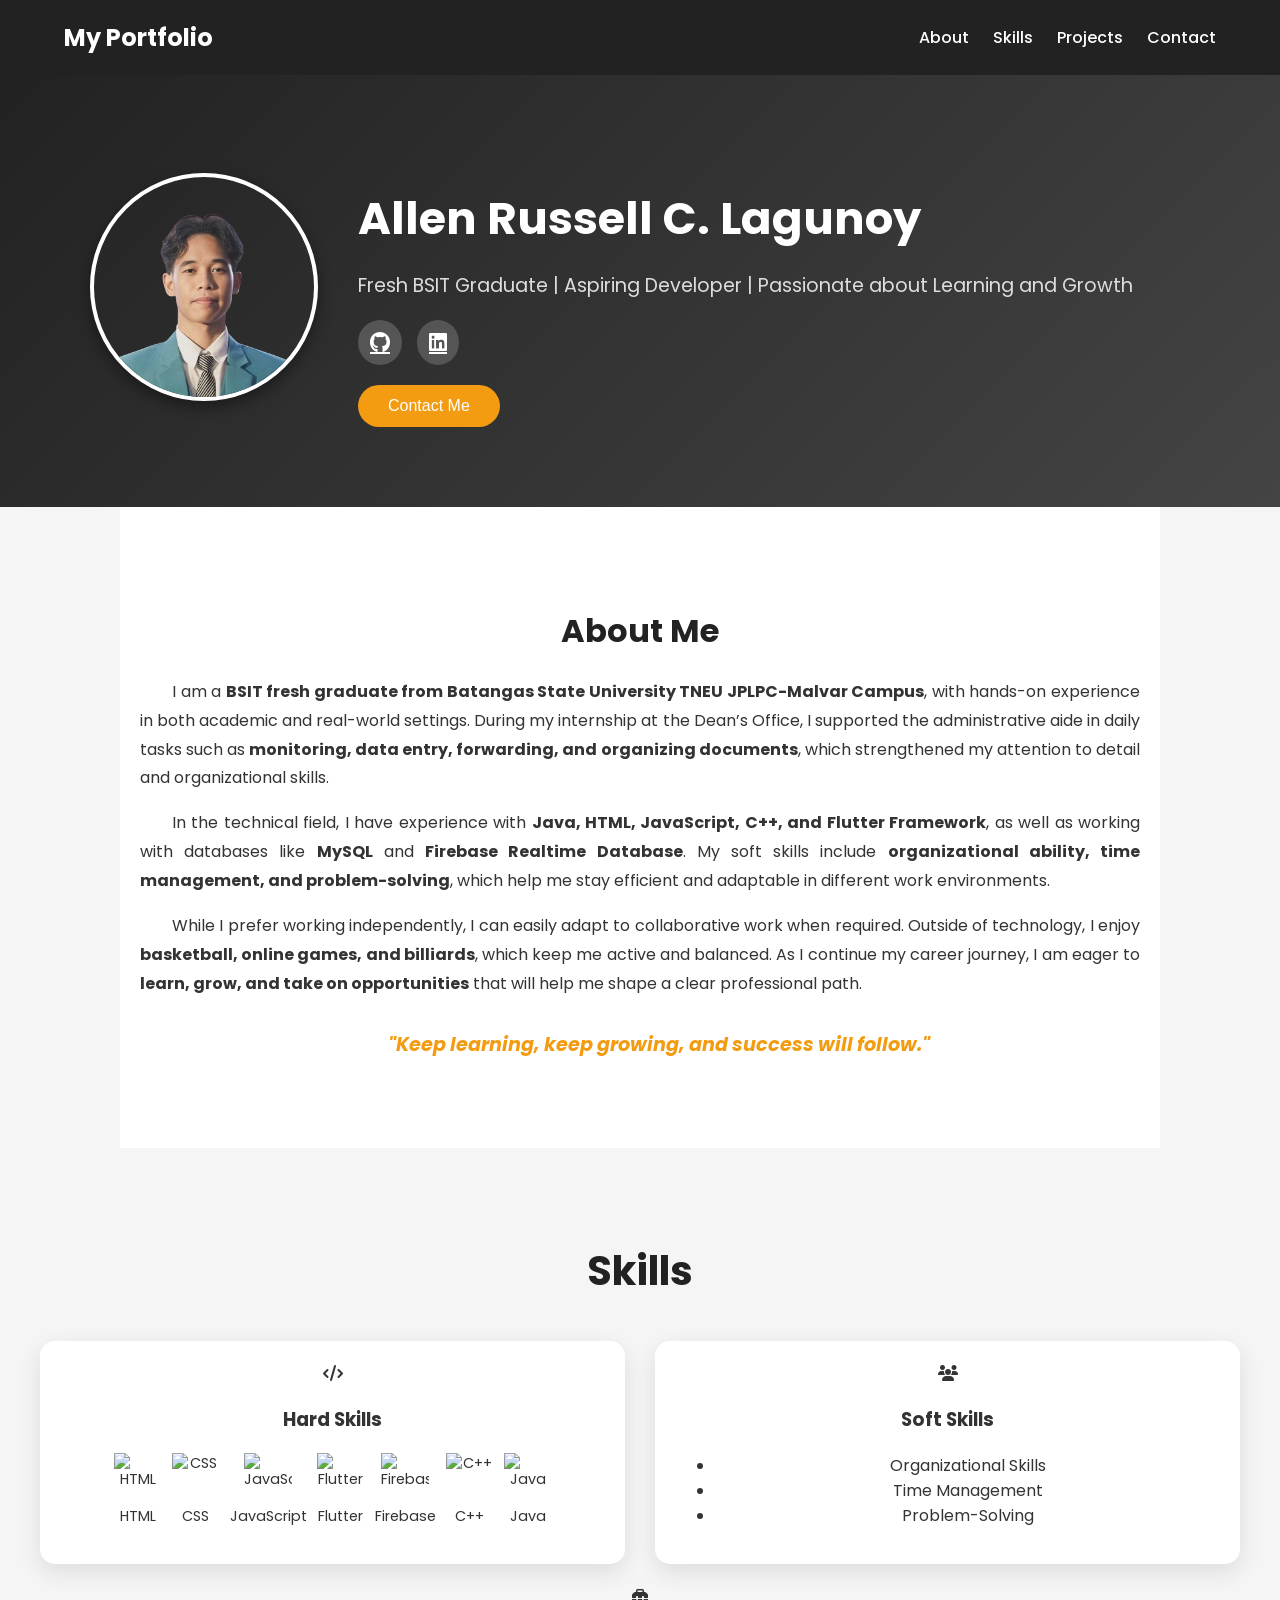
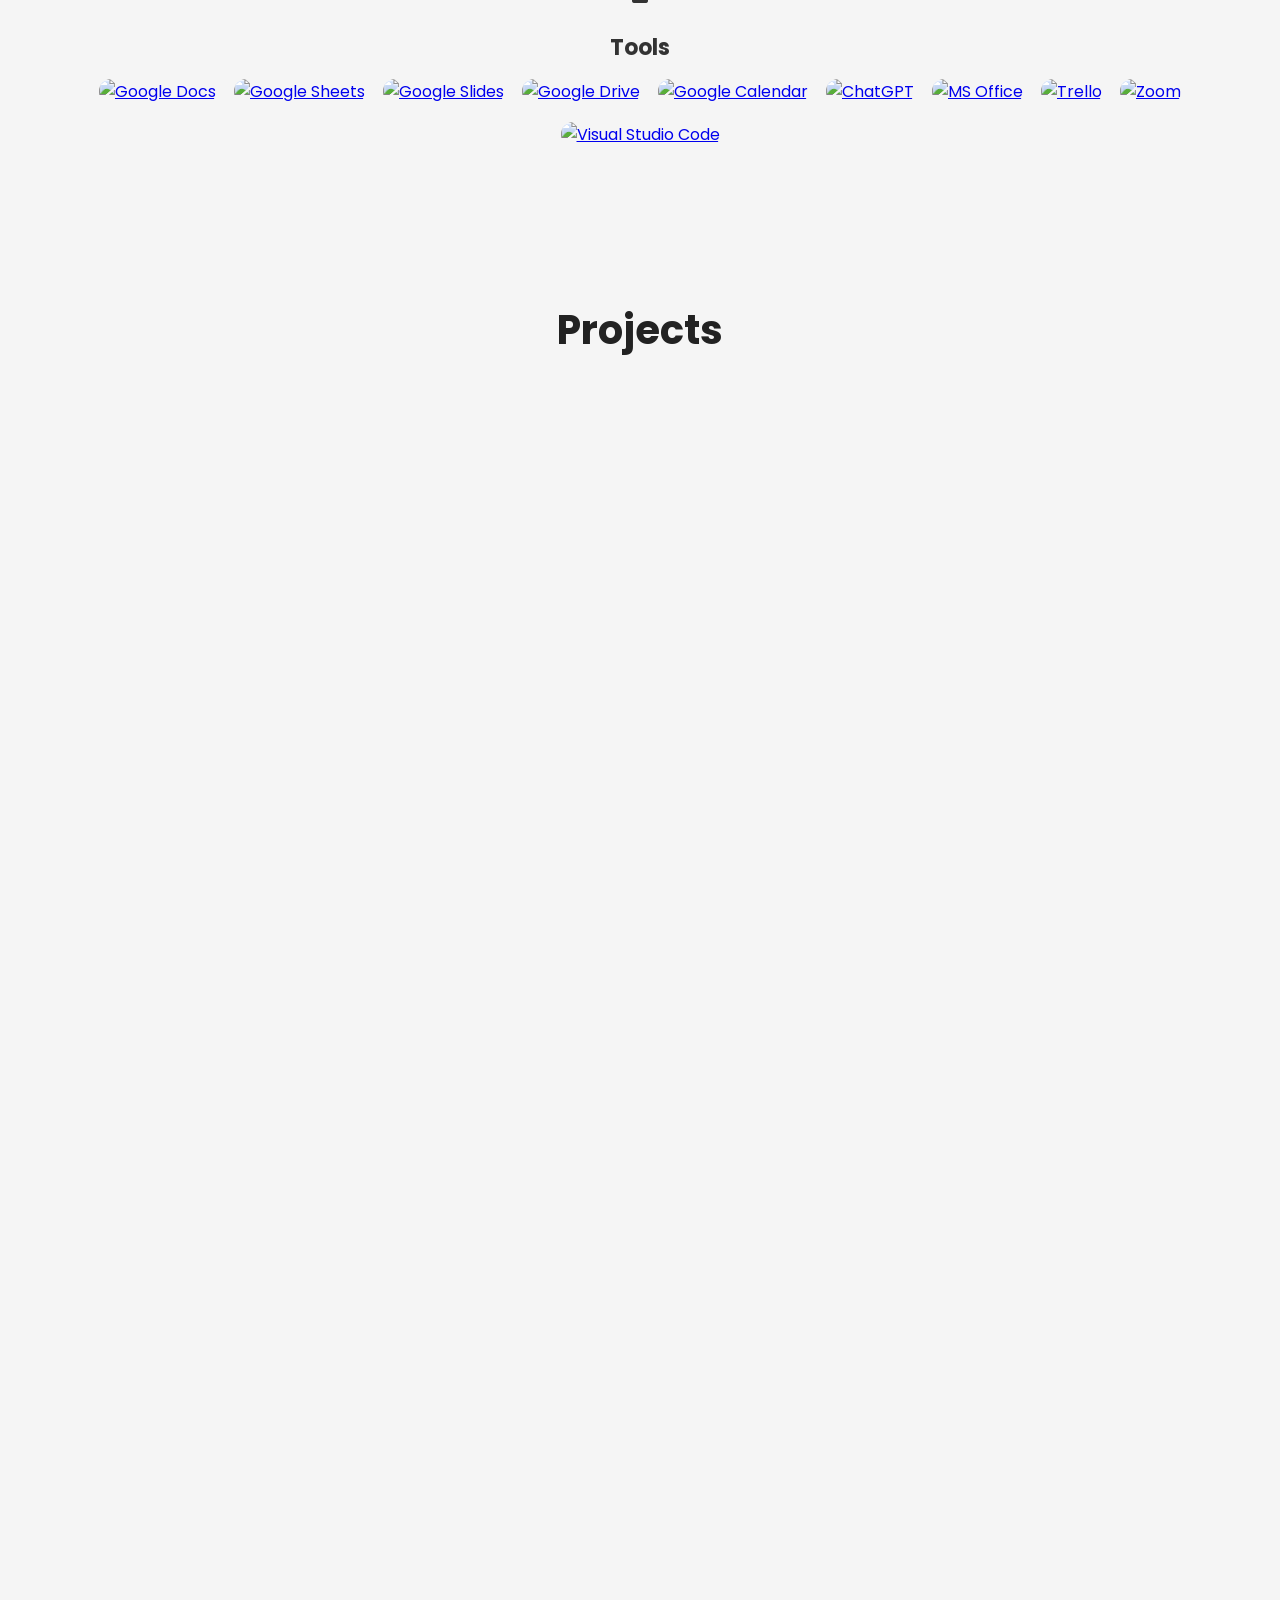
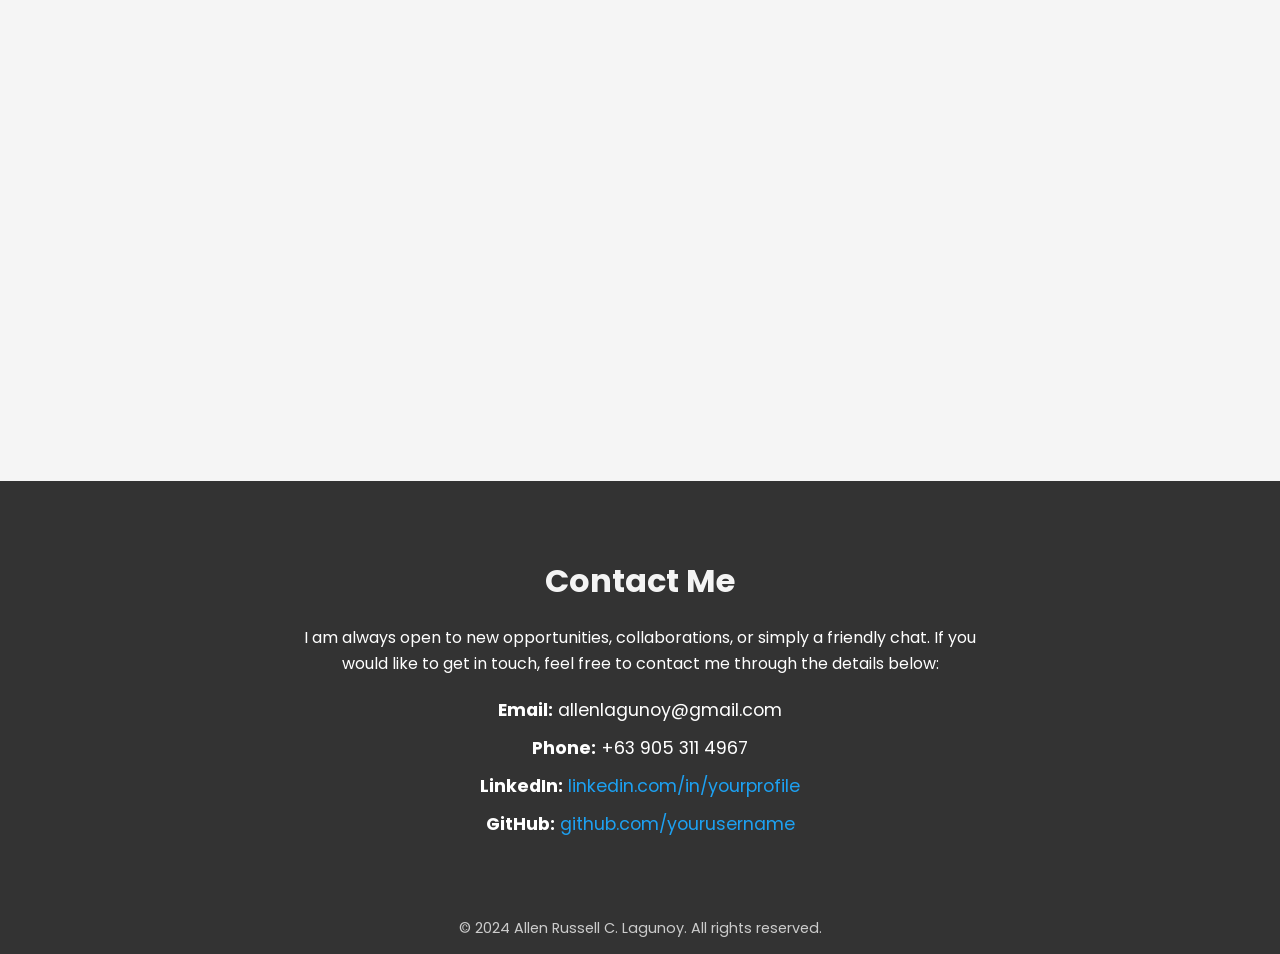
==== public/index.html @ 227d9485 "all goods" ====
<!DOCTYPE html>
<html lang="en">
<head>
  <meta charset="UTF-8" />
  <meta name="viewport" content="width=device-width, initial-scale=1.0" />
  <title>My Profile</title>
  <link href="https://fonts.googleapis.com/css2?family=Poppins:wght@400;600&display=swap" rel="stylesheet" />
  <link rel="stylesheet" href="https://cdnjs.cloudflare.com/ajax/libs/font-awesome/6.2.1/css/all.min.css">
  <link rel="stylesheet" href="style.css" />
  <link href="https://cdnjs.cloudflare.com/ajax/libs/glightbox/3.2.0/css/glightbox.min.css" rel="stylesheet">
  <script src="https://cdnjs.cloudflare.com/ajax/libs/glightbox/3.2.0/js/glightbox.min.js"></script>
  <meta name="google-site-verification" content="M_hyx601Hav4EmbHoyAolC86A1coiZkMQlArQfGSI2Y">

</head>
<body>

  <!-- Navbar -->
  <nav>
    <h1>My Portfolio</h1>
    <ul>
      <li><a href="#about">About</a></li>
      <li><a href="#skills">Skills</a></li>
      <li><a href="#projects">Projects</a></li>
      <li><a href="#contact">Contact</a></li>
    </ul>
  </nav>

<!-- Hero Section -->
<div class="hero">
  <div class="hero-content">
    <div class="hero-image">
      <img src="/images/formal picture.png" alt="Profile Picture" />
    </div>
    <div class="hero-text">
      <h1>Allen Russell C. Lagunoy</h1>
      <p class="tagline">Fresh BSIT Graduate | Aspiring Developer | Passionate about Learning and Growth</p>
      <div class="socials">
        <a href="https://github.com/allncode" target="_blank"><i class="fa-brands fa-github"></i></a>
        <a href="#"><i class="fa-brands fa-linkedin"></i></a>
      </div>
        <button class="my-button" onclick="document.getElementById('contact').scrollIntoView({ behavior: 'smooth' });">
          Contact Me
        </button>
    </div>
  </div>
</div>

<!-- About Section -->
<section class="about" id="about">
    <h2>About Me</h2>
  <p>
    I am a <b>BSIT fresh graduate from Batangas State University TNEU JPLPC-Malvar Campus</b>, with hands-on
    experience in both academic and real-world settings. During my internship at the Dean’s Office, I supported
    the administrative aide in daily tasks such as <b>monitoring, data entry, forwarding, and organizing
    documents</b>, which strengthened my attention to detail and organizational skills.
  </p>
  <p>
      In the technical field, I have experience with <b>Java, HTML, JavaScript, C++, and Flutter Framework</b>, as
    well as working with databases like <b>MySQL</b> and <b>Firebase Realtime Database</b>. My soft skills
    include <b>organizational ability, time management, and problem-solving</b>, which help me stay efficient and
    adaptable in different work environments.
  </p>
  <p>
      While I prefer working independently, I can easily adapt to collaborative work when required. Outside of
    technology, I enjoy <b>basketball, online games, and billiards</b>, which keep me active and balanced. As I
    continue my career journey, I am eager to <b>learn, grow, and take on opportunities</b> that will help me
    shape a clear professional path.
  </p>
  <p class="motto">"Keep learning, keep growing, and success will follow."</p>
</section>


<!-- Skills Section -->
<section id="skills" class="skills">
  <h2>Skills</h2>
  <div class="skills-grid">

    <!-- Hard Skills -->
    <div class="skill-box animate">
      <i class="fa-solid fa-code"></i>
      <h3>Hard Skills</h3>
      <div class="skills-list">
        <div class="skill-item">
          <img src="https://cdn.jsdelivr.net/gh/devicons/devicon/icons/html5/html5-original.svg" alt="HTML" />
          <span>HTML</span>
        </div>
        <div class="skill-item">
          <img src="https://cdn.jsdelivr.net/gh/devicons/devicon/icons/css3/css3-original.svg" alt="CSS" />
          <span>CSS</span>
        </div>
        <div class="skill-item">
          <img src="https://cdn.jsdelivr.net/gh/devicons/devicon/icons/javascript/javascript-original.svg" alt="JavaScript" />
          <span>JavaScript</span>
        </div>
        <div class="skill-item">
          <img src="https://cdn.jsdelivr.net/gh/devicons/devicon/icons/flutter/flutter-original.svg" alt="Flutter" />
          <span>Flutter</span>
        </div>
        <div class="skill-item">
          <img src="https://cdn.jsdelivr.net/gh/devicons/devicon/icons/firebase/firebase-plain.svg" alt="Firebase" />
          <span>Firebase</span>
        </div>
        <div class="skill-item">
          <img src="https://cdn.jsdelivr.net/gh/devicons/devicon/icons/cplusplus/cplusplus-original.svg" alt="C++" />
          <span>C++</span>
        </div>
        <div class="skill-item">
          <img src="https://cdn.jsdelivr.net/gh/devicons/devicon/icons/java/java-original.svg" alt="Java" />
          <span>Java</span>
        </div>
      </div>
    </div>

    <!-- Soft Skills -->
    <div class="skill-box animate">
      <i class="fa-solid fa-users"></i>
      <h3>Soft Skills</h3>
      <ul>
        <li>Organizational Skills</li>
        <li>Time Management</li>
        <li>Problem-Solving</li>
      </ul>
    </div>

  </div>
  <!-- Tools -->
    <div class="tools-box animate">
      <i class="fa-solid fa-toolbox"></i>
      <h3>Tools</h3>
      <div class="tools-list">

        <div class="tool-item">
          <a href="https://docs.google.com/" target="_blank">
            <img src="https://img.icons8.com/color/48/google-docs.png" alt="Google Docs" />
          </a>
        </div>

        <div class="tool-item">
          <a href="https://sheets.google.com/" target="_blank">
            <img src="https://img.icons8.com/color/48/google-sheets.png" alt="Google Sheets" />
          </a>
        </div>

        <div class="tool-item">
          <a href="https://slides.google.com/" target="_blank">
            <img src="https://img.icons8.com/color/48/google-slides.png" alt="Google Slides" />
          </a>
        </div>

        <div class="tool-item">
          <a href="https://drive.google.com/" target="_blank">
            <img src="https://img.icons8.com/color/48/google-drive--v2.png" alt="Google Drive" />
          </a>
        </div>

        <div class="tool-item">
          <a href="https://calendar.google.com/" target="_blank">
            <img src="https://img.icons8.com/color/48/google-calendar--v2.png" alt="Google Calendar" />
          </a>
        </div>

        <div class="tool-item">
          <a href="https://chat.openai.com/" target="_blank">
            <img src="https://img.icons8.com/color/48/chatgpt.png" alt="ChatGPT" />
          </a>
        </div>

        <div class="tool-item">
          <a href="https://www.office.com/" target="_blank">
            <img src="https://img.icons8.com/color/48/microsoft-office-2019.png" alt="MS Office" />
          </a>
        </div>

        <div class="tool-item">
          <a href="https://trello.com/" target="_blank">
            <img src="https://img.icons8.com/color/48/trello.png" alt="Trello" />
          </a>
        </div>

        <div class="tool-item">
          <a href="https://zoom.us/" target="_blank">
            <img src="https://img.icons8.com/color/48/zoom.png" alt="Zoom" />
          </a>
        </div>

        <div class="tool-item">
          <a href="https://code.visualstudio.com/" target="_blank">
            <img src="https://img.icons8.com/color/48/visual-studio-code-2019.png" alt="Visual Studio Code" />
          </a>
        </div>

      </div>
    </div>
</section>



<!-- Projects Section -->
<section id="projects" class="projects">
  <h2 class="projects-title">Projects</h2>

  <!-- Project 1 -->
  <div class="project-card">
    <div class="project-gallery">
      <!-- First 4 images displayed, rest hidden with +More -->
      <a href="assets/BSU-Merch/Main.png" class="glightbox" data-gallery="batstateu">
        <img src="assets/BSU-Merch/Main.png" alt="BatStateU Merch 1">
      </a>
      <a href="assets/BSU-Merch/login.png" class="glightbox" data-gallery="batstateu">
        <img src="assets/BSU-Merch/login.png" alt="BatStateU Merch 2">
      </a>
      <a href="assets/BSU-Merch/Register.png" class="glightbox" data-gallery="batstateu">
        <img src="assets/BSU-Merch/Register.png" alt="BatStateU Merch 3">
      </a>
      <a href="assets/BSU-Merch/home.png" class="glightbox" data-gallery="batstateu">
        <img src="assets/BSU-Merch/home.png" alt="BatStateU Merch 4">
      </a>
      <!-- +More overlay -->
      <div class="more-overlay">
        +2
        <div class="more-images">
          <a href="assets/BSU-Merch/cart.png" class="glightbox" data-gallery="batstateu">
            <img src="assets/BSU-Merch/cart.png" alt="BatStateU Merch 5">
          </a>
          <a href="assets/BSU-Merch/receipt.png" class="glightbox" data-gallery="batstateu">
            <img src="assets/BSU-Merch/receipt.png" alt="BatStateU Merch 6">
          </a>
        </div>
      </div>
    </div>
    <div class="project-info">
      <h3>BatStateU | Online Merch</h3>
      <p><b>Year:</b> 2022 - 2023 (2nd Year Project)</p>
      <p><b>Programmer</b></p>
      <p>An e-commerce platform developed for BatStateU students and staff to purchase university merchandise online. Built with <b>HTML, PHP</b>, and <b>MySQL</b> as the database.</p>
    </div>
  </div>

  <!-- Project 2 -->
  <div class="project-card reverse">
    <div class="project-info">
      <h3>ETree: Streamlined Faculty Canteen Ordering System</h3>
      <p><b>Year:</b> 2023 - 2024 (3rd Year Project)</p>
      <p><b>Programmer</b></p>
      <p>A web-based canteen ordering system designed for faculty members. It streamlines the ordering process, reduces waiting times, and provides efficient order management for the campus canteen.</p>
    </div>
    <div class="project-gallery">
      <a href="assets/ETree/login.png" class="glightbox" data-gallery="etree">
        <img src="assets/ETree/login.png" alt="ETree 1">
      </a>
      <a href="assets/ETree/home.png" class="glightbox" data-gallery="etree">
        <img src="assets/ETree/home.png" alt="ETree 2">
      </a>
      <a href="assets/ETree/foods.png" class="glightbox" data-gallery="etree">
        <img src="assets/ETree/foods.png" alt="ETree 3">
      </a>
      <a href="assets/ETree/foods2.png" class="glightbox" data-gallery="etree">
        <img src="assets/ETree/foods2.png" alt="ETree 4">
      </a>
      <div class="more-overlay">
        +4
        <div class="more-images">
          <a href="assets/ETree/checkout.png" class="glightbox" data-gallery="etree">
            <img src="assets/ETree/checkout.png" alt="ETree 5">
          </a>
          <a href="assets/ETree/checkout2.png" class="glightbox" data-gallery="etree">
            <img src="assets/ETree/checkout2.png" alt="ETree 6">
          </a>
          <a href="assets/ETree/nav.png" class="glightbox" data-gallery="etree">
            <img src="assets/ETree/nav.png" alt="ETree 7">
          </a>
          <a href="assets/ETree/logout.png" class="glightbox" data-gallery="etree">
            <img src="assets/ETree/logout.png" alt="ETree 9">
          </a>
        </div>
      </div>
    </div>
  </div>

  <!-- Project 3 -->
  <div class="project-card">
    <div class="project-gallery">
      <!-- First 4 images displayed, rest hidden with +More -->
      <a href="assets\Musify\login.jpg" 
          class="glightbox" data-gallery="musify">
          <img src="assets\Musify\login.jpg" alt="Musify 1">
        </a>
        <a href="assets\Musify\home.jpg" 
          class="glightbox" data-gallery="musify">
          <img src="assets\Musify\home.jpg" alt="Musify 2">
        </a>
        <a href="assets\Musify\search.jpg" 
          class="glightbox" data-gallery="musify">
          <img src="assets\Musify\search.jpg" alt="Musify 3">
        </a>
        <a href="assets\Musify\library.jpg" 
          class="glightbox" data-gallery="musify">
          <img src="assets\Musify\library.jpg" alt="Musify 4">
        </a>
        <a href="assets\Musify\settings.jpg" 
          class="glightbox" data-gallery="musify">
          <img src="assets\Musify\settings.jpg" alt="Musify 5">
        </a>
      
    </div>
    <div class="project-info">
      <h3>Musify / Musico</h3>
      <p><b>Year:</b> 2024 (3rd Year – Summer Class Project)</p>
      <p>
        A rushed but functional mobile music application developed with the 
        Flutter framework. The project allowed exploration of cross-platform 
        development and rapid prototyping under time constraints.
      </p>
    </div>
  </div>

  <!-- Project 4 -->
<div class="project-card reverse">
    <div class="project-info">
      <h3>TRACK (Timetable & Resource Allocation Calendar Kit)</h3>
      <p><b>Year:</b> 2024–2025 (Capstone Project)</p>
      <p>
        TRACK is a customizable scheduling tool designed for Batangas State University campuses. 
        It centralizes the management of university events such as seminars, campus activities, and meetings, 
        improving organization, productivity, and communication. 
      </p>
      <p>
        Key features include hierarchical prioritization of events (with Chancellor-called events given top priority), 
        appointment scheduling, reminders, and resource allocation. 
        The system aims to reduce conflicts, minimize missed deadlines, and promote efficiency and accountability 
        within the university community.
      </p>
    </div>
    <div class="project-gallery">
      <a href="assets\Track\index.jpg" 
          class="glightbox" data-gallery="track">
          <img src="assets\Track\index.jpg" alt="Track">
        </a>
        <a href="assets\Track\login.jpg" 
          class="glightbox" data-gallery="track">
          <img src="assets\Track\login.jpg" alt="Track">
        </a>
        <a href="assets\Track\menu.jpg" 
          class="glightbox" data-gallery="track">
          <img src="assets\Track\menu.jpg" alt="Track">
        </a>
        <a href="assets\Track\menu2.jpg" 
          class="glightbox" data-gallery="track">
          <img src="assets\Track\menu2.jpg" alt="Track">
        </a>
      <div class="more-overlay">
        +7
        <div class="more-images">
          <a href="assets\Track\calendar.jpg" 
          class="glightbox" data-gallery="track">
          <img src="assets\Track\calendar.jpg" alt="Track">
        </a>
        <a href="assets\Track\calendar2.jpg" 
          class="glightbox" data-gallery="track">
          <img src="assets\Track\calendar2.jpg" alt="Track">
        </a>
        <a href="assets\Track\event details.jpg" 
          class="glightbox" data-gallery="track">
          <img src="assets\Track\event details.jpg" alt="Track">
        </a>
        <a href="assets\Track\createevent.jpg" 
          class="glightbox" data-gallery="track">
          <img src="assets\Track\createevent.jpg" alt="Track">
        </a>
        <a href="assets\Track\notification.jpg" 
          class="glightbox" data-gallery="track">
          <img src="assets\Track\notification.jpg" alt="Track">
        </a>
        <a href="assets\Track\notifications2.jpg" 
          class="glightbox" data-gallery="track">
          <img src="assets\Track\notifications2.jpg" alt="Track">
        </a>
        <a href="assets\Track\profile.jpg" 
          class="glightbox" data-gallery="track">
          <img src="assets\Track\profile.jpg" alt="Track">
        </a>
        </div>
      </div>
    </div>
  </div>

</section>





<!-- Lightbox JS -->
<script>
  const lightbox = GLightbox({ selector: '.glightbox' });
// Intersection Observer for project cards
const projectObserver = new IntersectionObserver((entries) => {
  entries.forEach(entry => {
    if(entry.isIntersecting){
      entry.target.classList.add('active');
    }
  });
}, { threshold: 0.2 });

document.querySelectorAll('.project-card').forEach(card => {
  projectObserver.observe(card);
});
</script>


<!-- Contact Section -->
<section id="contact" class="contact">
  <div class="contact-container">
    <h2>Contact Me</h2>
    <p>
      I am always open to new opportunities, collaborations, or simply a friendly chat. 
      If you would like to get in touch, feel free to contact me through the details below:
    </p>
    <ul>
      <li><b>Email:</b> allenlagunoy@gmail.com</li>
      <li><b>Phone:</b> +63 905 311 4967</li>
      <li><b>LinkedIn:</b> <a href="https://linkedin.com/in/yourprofile" target="_blank">linkedin.com/in/yourprofile</a></li>
      <li><b>GitHub:</b> <a href="https://github.com/allncode" target="_blank">github.com/yourusername</a></li>
    </ul>
  </div>
</section>


  <!-- Footer -->
  <footer>
    <p>&copy; 2024 Allen Russell C. Lagunoy. All rights reserved.</p>
  </footer>

<script>
  document.addEventListener("DOMContentLoaded", () => {
    const observer = new IntersectionObserver((entries, observer) => {
      entries.forEach(entry => {
        if (entry.isIntersecting) {
          entry.target.classList.add("visible"); 
          observer.unobserve(entry.target); // Run only once
        }
      });
    }, { threshold: 0.2 }); // 20% of section visible triggers

    document.querySelectorAll(".about").forEach(section => {
      observer.observe(section);
    });
  });

</script>
<script>
document.addEventListener("DOMContentLoaded", () => {
  // Toggle "See more"
  document.querySelectorAll(".project-desc").forEach(desc => {
    desc.addEventListener("click", () => {
      desc.classList.toggle("expanded");
      if (desc.classList.contains("expanded")) {
        desc.setAttribute("data-expanded", "true");
        desc.querySelector("::after").textContent = "See less";
      }
    });
  });

  // Overlay click triggers lightbox
  document.querySelectorAll(".more-overlay").forEach(overlay => {
    overlay.addEventListener("click", () => {
      overlay.previousElementSibling.click(); // opens the hidden image
    });
  });
});
</script>
<script>
  // Intersection Observer for scroll animation
  const observer = new IntersectionObserver((entries) => {
    entries.forEach(entry => {
      if(entry.isIntersecting){
        entry.target.classList.add('active');
      }
    });
  }, { threshold: 0.2 });

  document.querySelectorAll('.animate').forEach(el => {
    observer.observe(el);
  });
</script>



</body>
</html>
---- public/style.css ----
body {
      margin: 0;
      font-family: 'Poppins', sans-serif;
      background: #f5f5f5;
      color: #333;
    }

    /* Navbar */
    nav {
      display: flex;
      justify-content: space-between;
      align-items: center;
      padding: 0rem 5%;
      background: #222;
      position: sticky;
      top: 0;
      z-index: 1000;
    }

    nav h1 {
      color: #fff;
      font-size: 1.5rem;
    }

    nav ul {
      list-style: none;
      display: flex;
      gap: 1.5rem;
    }

    nav ul li a {
      color: #fff;
      text-decoration: none;
      font-weight: 500;
      transition: color 0.3s;
    }

    nav ul li a:hover {
      color: #ff9800;
    }

      /* Animations */
    @keyframes fadeZoom {
      0% {
        opacity: 0;
        transform: scale(0.8);
      }
      100% {
        opacity: 1;
        transform: scale(1);
      }
    }

    @keyframes slideInLeft {
      0% {
        opacity: 0;
        transform: translateX(-60px);
      }
      100% {
        opacity: 1;
        transform: translateX(0);
      }
    }

    @keyframes fadeUp {
      0% {
        opacity: 0;
        transform: translateY(30px);
      }
      100% {
        opacity: 1;
        transform: translateY(0);
      }
    }

    @keyframes bounceIn {
      0% {
        transform: scale(0.5);
        opacity: 0;
      }
      60% {
        transform: scale(1.05);
        opacity: 1;
      }
      100% {
        transform: scale(1);
      }
    }

    @keyframes fadeInUp {
      from {
        opacity: 0;
        transform: translateY(20px);
      }
      to {
        opacity: 1;
        transform: translateY(0);
      }
    }

    /* Hero Section */
    .hero {
      background: linear-gradient(135deg, #222, #444);
      color: #fff;
      padding: 80px 20px;
      display: flex;
      justify-content: center;
      align-items: center;
    }

    .hero-content {
      display: flex;
      align-items: center;
      max-width: 1100px;
      width: 100%;
      gap: 40px;
      flex-wrap: wrap;
      text-align: center;
    }

    /* Hero Image with Zoom Animation */
    .hero-image img {
      width: 220px;
      height: 220px;
      border-radius: 50%;
      object-fit: cover;
      border: 4px solid #fff;
      box-shadow: 0 6px 15px rgba(0, 0, 0, 0.4);
      animation: fadeZoom 1s ease forwards;
    }

    /* Hero Text Slide In */
    .hero-text {
      flex: 1;
      text-align: left;
      animation: slideInLeft 1.2s ease forwards;
    }

    .hero-text h1 {
      font-size: 2.8rem;
      margin-bottom: 10px;
    }

    .hero-text .tagline {
      font-size: 1.2rem;
      margin-bottom: 20px;
      color: #ddd;
    }

    /* Social Icons Fade-Up */
    .socials {
      display: flex;
      gap: 15px;
      margin-bottom: 20px;
    }

    .socials a {
      display: flex;
      justify-content: center;
      align-items: center;
      background: #555;
      color: #fff;
      font-size: 1.3rem;
      padding: 12px;
      border-radius: 50%;
      transition: background 0.3s ease, transform 0.2s ease;
      opacity: 0;
      animation: fadeUp 0.8s ease forwards;
    }

    .socials a:nth-child(1) { animation-delay: 0.5s; }
    .socials a:nth-child(2) { animation-delay: 0.7s; }
    .socials a:nth-child(3) { animation-delay: 0.9s; }
    .socials a:nth-child(4) { animation-delay: 1.1s; }

    .socials a:hover {
      background: #f39c12;
      transform: translateY(-4px);
    }

    /* Button Bounce */
    .my-button {
      padding: 12px 30px;
      background: #f39c12;
      color: #fff;
      border: none;
      border-radius: 30px;
      font-size: 1rem;
      cursor: pointer;
      opacity: 0; /* Start hidden */
      animation: fadeInUp 1s ease-out forwards; /* Stay visible after animation */
      transition: background 0.3s ease, transform 0.2s ease;
    }

    .my-button:hover {
      background: #d35400;
      transform: translateY(-3px);
    }


    /* Section Layout */
    section {
      padding: 3rem 10%;
    }

    section h2 {
      text-align: center;
      margin-bottom: 1rem;
      font-size: 2rem;
      color: #222;
    }

    /* About Section */
    .about {
      background: #fff;
      color: #333;
      padding: 70px 20px;
      max-width: 1000px;
      margin: auto;
      line-height: 1.7;
    }

    /* Start hidden */
    .about, 
    .about h2,
    .about p,
    .about .motto {
      opacity: 0;
      transform: translateY(40px); /* slight slide-up effect */
      transition: opacity 0.8s ease, transform 0.8s ease; 
      will-change: opacity, transform; /* GPU optimization */
    }

    /* When scrolled into view */
    .animate {
      opacity: 1;
      transform: translateY(0);
    }

    .about, .about h2, .about p, .about .motto {
      opacity: 0; /* Hidden initially */
      transform: translateY(30px); /* Slightly pushed down */
      transition: all 0.8s ease-out;
    }

    /* When visible */
    .about.visible, 
    .about.visible h2, 
    .about.visible p, 
    .about.visible .motto {
      opacity: 1;
      transform: translateY(0);
    }


    .about h2 {
      font-size: 2rem;
      margin-bottom: 20px;
      text-align: center;
      color: #222;
    }

    .about p {
      text-indent: 2em;
      line-height: 1.8;
      margin-bottom: 1rem;
      text-align: justify;
    }

    .about .motto {
      text-align: center;
      font-style: italic;
      font-weight: bold;
      margin-top: 30px;
      color: #f39c12;
      font-size: 1.2rem;
    }


        /* Skills Section */
    .skills {
      padding: 60px 20px;
      max-width: 1200px;
      margin: auto;
    }

    .skills h2 {
      text-align: center;
      font-size: 2.5rem;
      margin-bottom: 40px;
    }

    .skills-grid {
      display: grid;
      grid-template-columns: repeat(auto-fit, minmax(280px, 1fr));
      gap: 30px;
    }

    /* Animation */
    .animate {
      opacity: 0;
      transform: translateY(50px);
      transition: all 0.8s ease-out;
    }

    .animate.active {
      opacity: 1;
      transform: translateY(0);
    }

    /* Skill & Tool styling */
    .skill-box {
      background: #fff;
      border-radius: 15px;
      padding: 20px;
      box-shadow: 0 8px 25px rgba(0,0,0,0.1);
      text-align: center;
    }

    .skills-list {
      display: flex;
      flex-wrap: wrap;
      gap: 10px;
      justify-content: center;
      margin-top: 15px;
    }

    .skill-item {
      display: flex;
      flex-direction: column;
      align-items: center;
      font-size: 0.9rem;
    }

    .skill-item img {
      width: 48px;
      height: 48px;
      margin-bottom: 5px;
    }

    .tools-box {
      text-align: center;
      padding: 20px;
    }

    .tools-box h3 {
      font-size: 22px;
      margin-bottom: 15px;
      color: #333;
    }

    .tools-list {
      display: flex;
      flex-wrap: wrap;
      gap: 18px;
      justify-content: center;
      align-items: center;
    }

    .tool-item img {
      width: 55px;
      height: 55px;
      object-fit: contain;
      transition: transform 0.3s ease, box-shadow 0.3s ease;
      border-radius: 12px;
    }

    /* Hover Animation */
    .tool-item img:hover {
      transform: scale(1.2) rotate(5deg);
      box-shadow: 0 6px 15px rgba(0, 0, 0, 0.15);
    }



/* Projects Section */
.projects {
  padding: 40px 20px;
  max-width: 1200px;
  margin: auto;
}

.projects-title {
  text-align: center;
  font-size: 2.5rem;
  margin-bottom: 40px;
}


.project-card.reverse {
  flex-direction: row-reverse;
}

.project-card {
  display: flex;
  flex-wrap: wrap;
  gap: 20px;
  margin-bottom: 60px;
}

/* Automatically alternate every even row */
.project-card:nth-child(even) {
  flex-direction: row-reverse;
}

.project-card.reverse {
  flex-direction: row-reverse;
}

.project-info {
  flex: 1 1 400px;
}

.project-info h3 {
  font-size: 1.8rem;
  margin-bottom: 15px;
  color: #333;
}

.project-info p {
  font-size: 1rem;
  line-height: 1.6;
  margin-bottom: 10px;
  color: #555;
}

.project-gallery {
  display: grid;
  grid-template-columns: repeat(auto-fill, minmax(150px, 1fr));
  gap: 10px;
  position: relative;
  flex: 1 1 400px;
}

.project-gallery img {
  width: 100%;
  height: 150px;
  object-fit: cover;
  border-radius: 10px;
  cursor: pointer;
  transition: transform 0.3s;
}
.project-gallery img:hover {
  transform: scale(1.05);
  box-shadow: 0px 4px 15px rgba(0,0,0,0.2);
}

.more-overlay {
  position: relative;
  display: flex;
  align-items: center;
  justify-content: center;
  background: rgba(0,0,0,0.6);
  color: #fff;
  font-size: 1.5rem;
  font-weight: bold;
  border-radius: 10px;
  cursor: pointer;
  height: 150px;
}

.more-images {
  display: none;
}

/* Mobile responsiveness */
@media (max-width: 768px) {
  .project-card {
    flex-direction: column;
  }
  .project-card.reverse {
    flex-direction: column;
  }
}

/* Animation for projects */
.project-card {
  opacity: 0;
  transform: translateY(50px);
  transition: all 0.8s ease-out;
}

.project-card.active {
  opacity: 1;
  transform: translateY(0);
}

/* Optional: stagger images inside the gallery */
.project-gallery img {
  opacity: 0;
  transform: translateY(30px);
  transition: all 0.6s ease-out;
}

.project-card.active .project-gallery img {
  opacity: 1;
  transform: translateY(0);
}

.project-gallery img:nth-child(1) { transition-delay: 0.1s; }
.project-gallery img:nth-child(2) { transition-delay: 0.2s; }
.project-gallery img:nth-child(3) { transition-delay: 0.3s; }
.project-gallery img:nth-child(4) { transition-delay: 0.4s; }
.project-gallery img:nth-child(5) { transition-delay: 0.5s; }
.project-gallery img:nth-child(6) { transition-delay: 0.6s; }
.project-gallery img:nth-child(7) { transition-delay: 0.7s; }
.project-gallery img:nth-child(8) { transition-delay: 0.8s; }
.project-gallery img:nth-child(9) { transition-delay: 0.9s; }
.project-gallery img:nth-child(10) { transition-delay: 1s; }



    /* Contact Section */
    .contact {
      background-color: #333;   /* Dark background */
      color: #fff;              /* White text */
      padding: 50px 20px;
    }

    .contact-container {
      max-width: 700px;         /* Limit width */
      margin: 0 auto;           /* Center horizontally */
      text-align: center;       /* Center text */
    }

    .contact h2 {
      font-size: 2em;
      margin-bottom: 20px;
      color: #f4f4f4;
    }

    .contact p {
      margin-bottom: 20px;
      line-height: 1.6;
    }

    .contact ul {
      list-style: none;
      padding: 0;
    }

    .contact ul li {
      margin: 12px 0;
      font-size: 1.1em;
    }

    .contact ul li a {
      color: #1da1f2;  /* Blue links */
      text-decoration: none;
      transition: color 0.3s;
    }

    .contact ul li a:hover {
      color: #ff9800;  /* Hover orange */
    }

    /* Footer */
    footer {
      background-color: #333;   /* Dark background */
      color: #fff;              /* White text */
      text-align: center;       /* Center text */
      padding: 15px 0;          /* Space inside footer */
      font-size: 0.9em;         /* Slightly smaller text */
      position: relative;       /* Stays at bottom naturally */
      bottom: 0;
      width: 100%;
    }

    footer p {
      margin: 0;
      color: #ccc;              /* Softer gray text */
    }

    footer p:hover {
      color: #fff;              /* White on hover */
    }
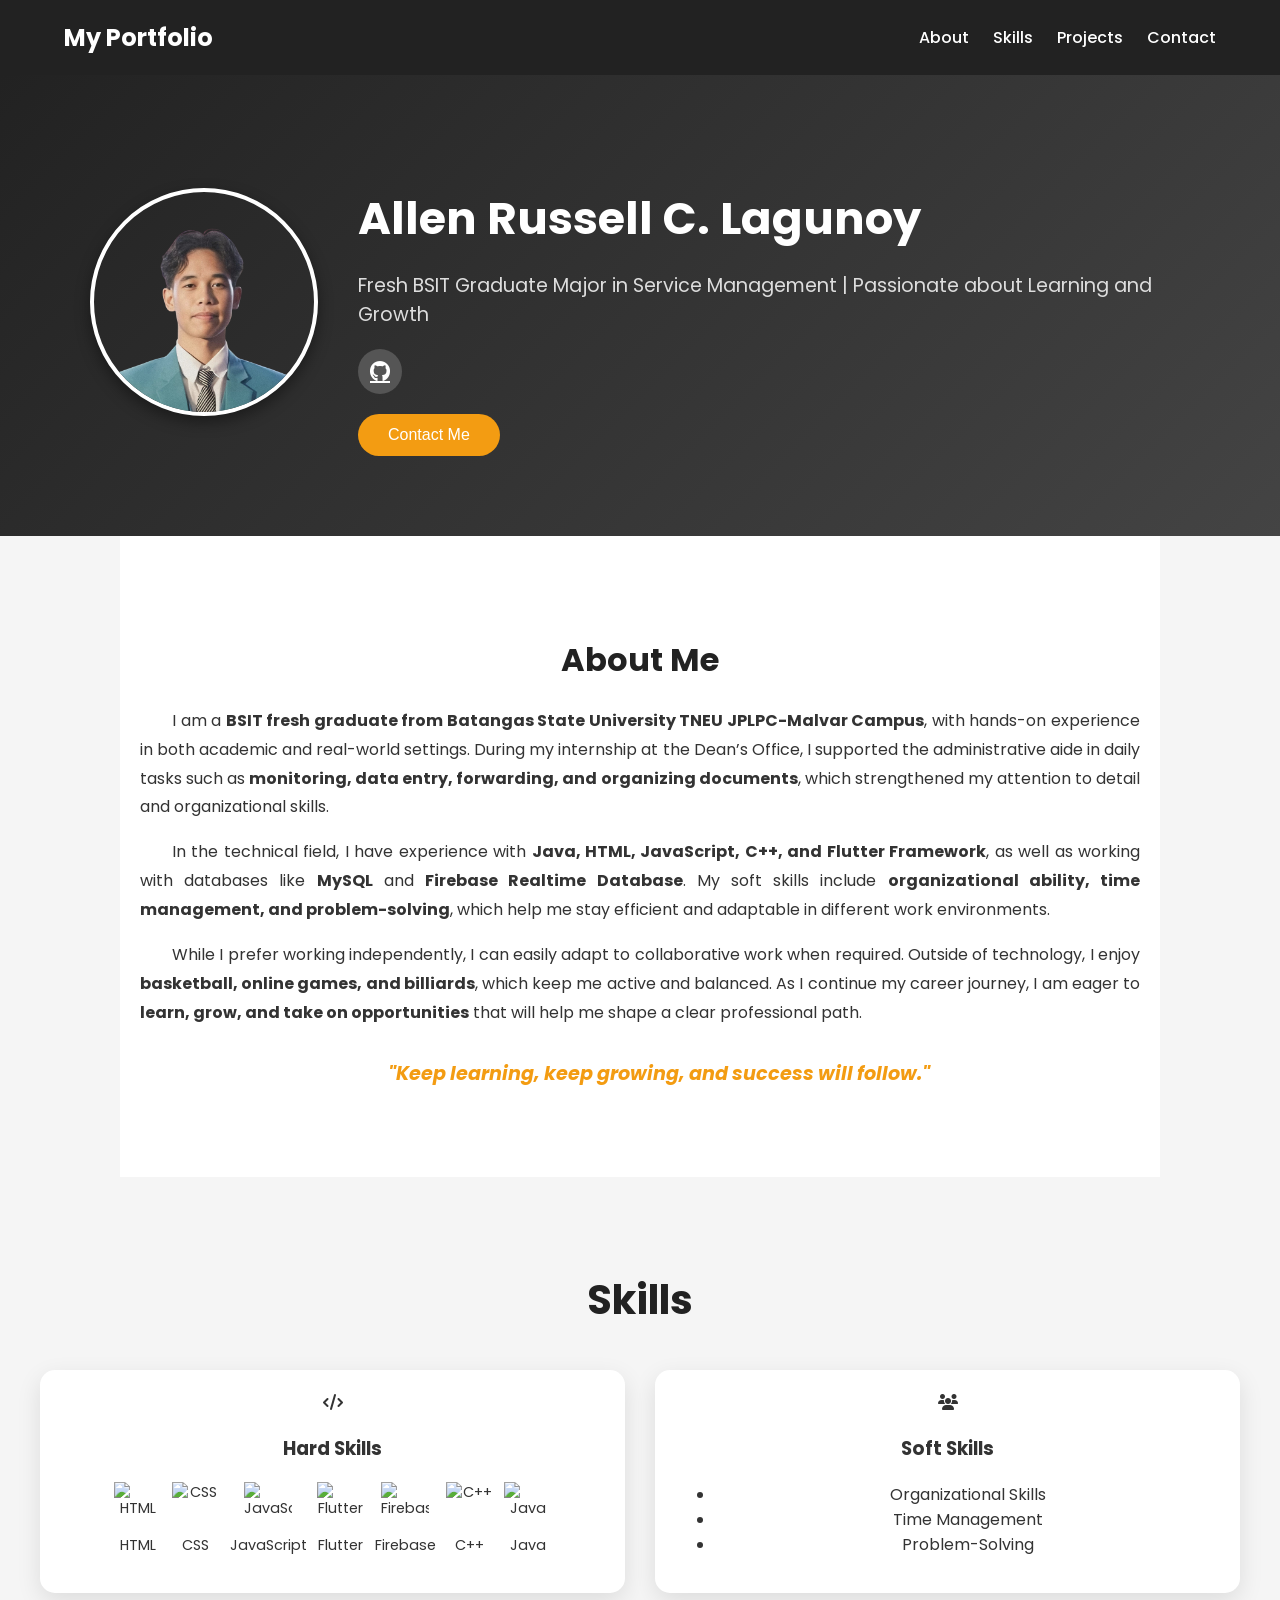
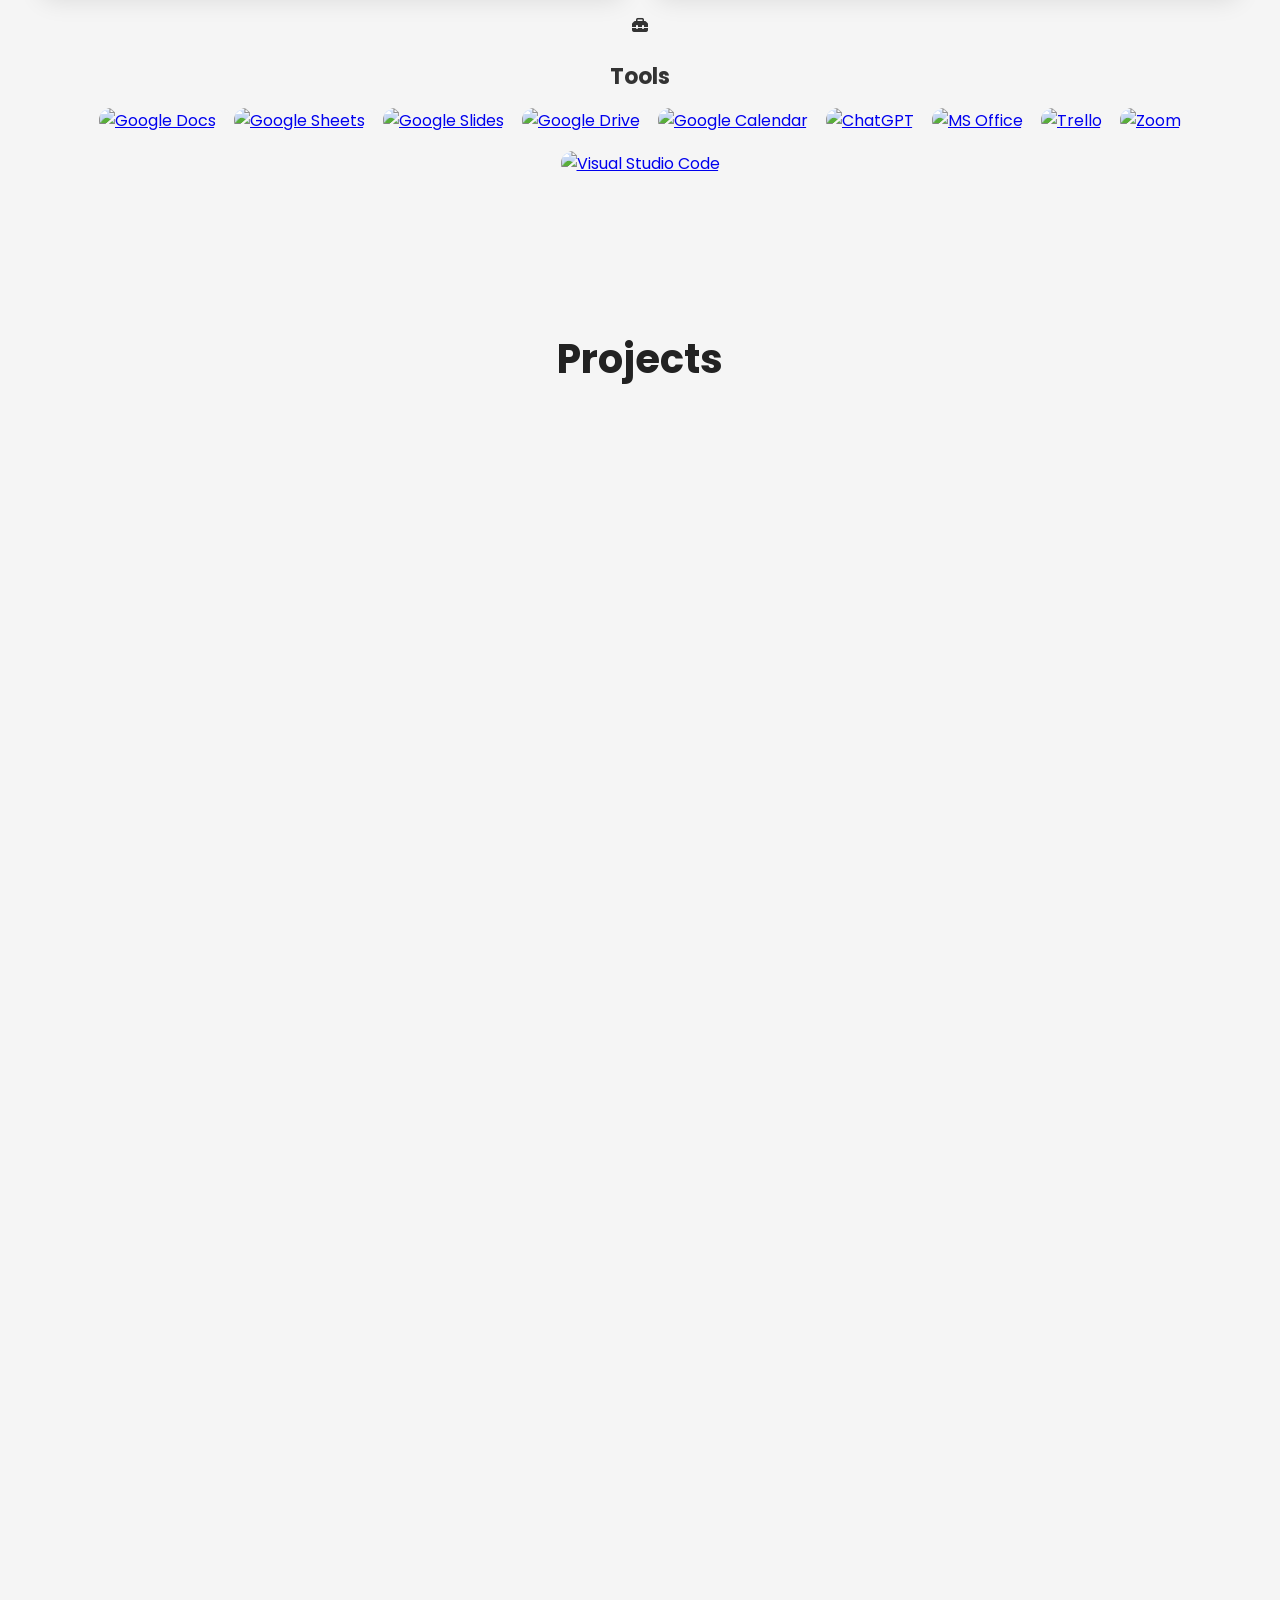
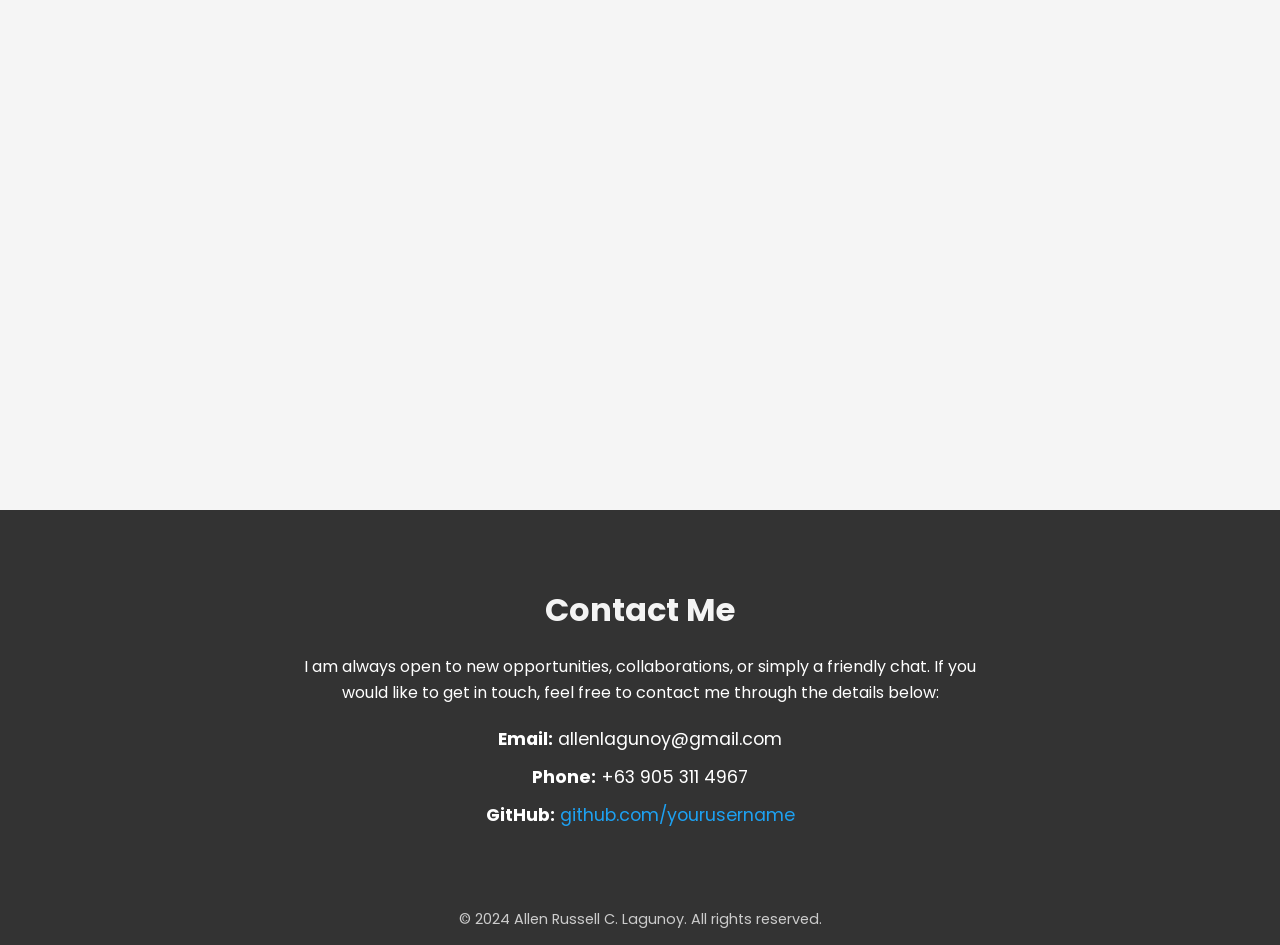
==== commit 90097a4d: "for deploy" ====
--- a/public/index.html
+++ b/public/index.html
@@ -3,13 +3,14 @@
 <head>
   <meta charset="UTF-8" />
   <meta name="viewport" content="width=device-width, initial-scale=1.0" />
-  <title>My Profile</title>
+  <title>Allen Russell</title>
   <link href="https://fonts.googleapis.com/css2?family=Poppins:wght@400;600&display=swap" rel="stylesheet" />
   <link rel="stylesheet" href="https://cdnjs.cloudflare.com/ajax/libs/font-awesome/6.2.1/css/all.min.css">
   <link rel="stylesheet" href="style.css" />
   <link href="https://cdnjs.cloudflare.com/ajax/libs/glightbox/3.2.0/css/glightbox.min.css" rel="stylesheet">
   <script src="https://cdnjs.cloudflare.com/ajax/libs/glightbox/3.2.0/js/glightbox.min.js"></script>
   <meta name="google-site-verification" content="M_hyx601Hav4EmbHoyAolC86A1coiZkMQlArQfGSI2Y">
+  <link rel="icon" type="image/png" href="images/formal picture.png" />
 
 </head>
 <body>
@@ -29,14 +30,14 @@
 <div class="hero">
   <div class="hero-content">
     <div class="hero-image">
-      <img src="/images/formal picture.png" alt="Profile Picture" />
+      <img src="images/formal picture.png" alt="Profile Picture" />
     </div>
     <div class="hero-text">
       <h1>Allen Russell C. Lagunoy</h1>
-      <p class="tagline">Fresh BSIT Graduate | Aspiring Developer | Passionate about Learning and Growth</p>
+      <p class="tagline">Fresh BSIT Graduate Major in Service Management | Passionate about Learning and Growth</p>
       <div class="socials">
         <a href="https://github.com/allncode" target="_blank"><i class="fa-brands fa-github"></i></a>
-        <a href="#"><i class="fa-brands fa-linkedin"></i></a>
+        <!-- <a href="#"><i class="fa-brands fa-linkedin"></i></a> -->
       </div>
         <button class="my-button" onclick="document.getElementById('contact').scrollIntoView({ behavior: 'smooth' });">
           Contact Me
@@ -419,7 +420,7 @@
     <ul>
       <li><b>Email:</b> allenlagunoy@gmail.com</li>
       <li><b>Phone:</b> +63 905 311 4967</li>
-      <li><b>LinkedIn:</b> <a href="https://linkedin.com/in/yourprofile" target="_blank">linkedin.com/in/yourprofile</a></li>
+      <!-- <li><b>LinkedIn:</b> <a href="https://linkedin.com/in/yourprofile" target="_blank">linkedin.com/in/yourprofile</a></li> -->
       <li><b>GitHub:</b> <a href="https://github.com/allncode" target="_blank">github.com/yourusername</a></li>
     </ul>
   </div>
@@ -482,6 +483,21 @@
   document.querySelectorAll('.animate').forEach(el => {
     observer.observe(el);
   });
+
+  // Intersection Observer for Contact section
+const contactObserver = new IntersectionObserver((entries) => {
+  entries.forEach(entry => {
+    if(entry.isIntersecting){
+      entry.target.classList.add('active');
+    }
+  });
+}, { threshold: 0.2 });
+
+const contactSection = document.querySelector('.contact-container');
+if(contactSection){
+  contactObserver.observe(contactSection);
+}
+
 </script>
 
 
--- a/public/style.css
+++ b/public/style.css
@@ -423,6 +423,8 @@
   line-height: 1.6;
   margin-bottom: 10px;
   color: #555;
+  text-align: justify;
+
 }
 
 .project-gallery {
@@ -555,6 +557,20 @@
       color: #ff9800;  /* Hover orange */
     }
 
+    /* Contact Section Animation */
+.contact-container {
+  opacity: 0;
+  transform: translateY(50px);
+  transition: all 0.8s ease-out;
+}
+
+.contact-container.active {
+  opacity: 1;
+  transform: translateY(0);
+}
+
+
+
     /* Footer */
     footer {
       background-color: #333;   /* Dark background */
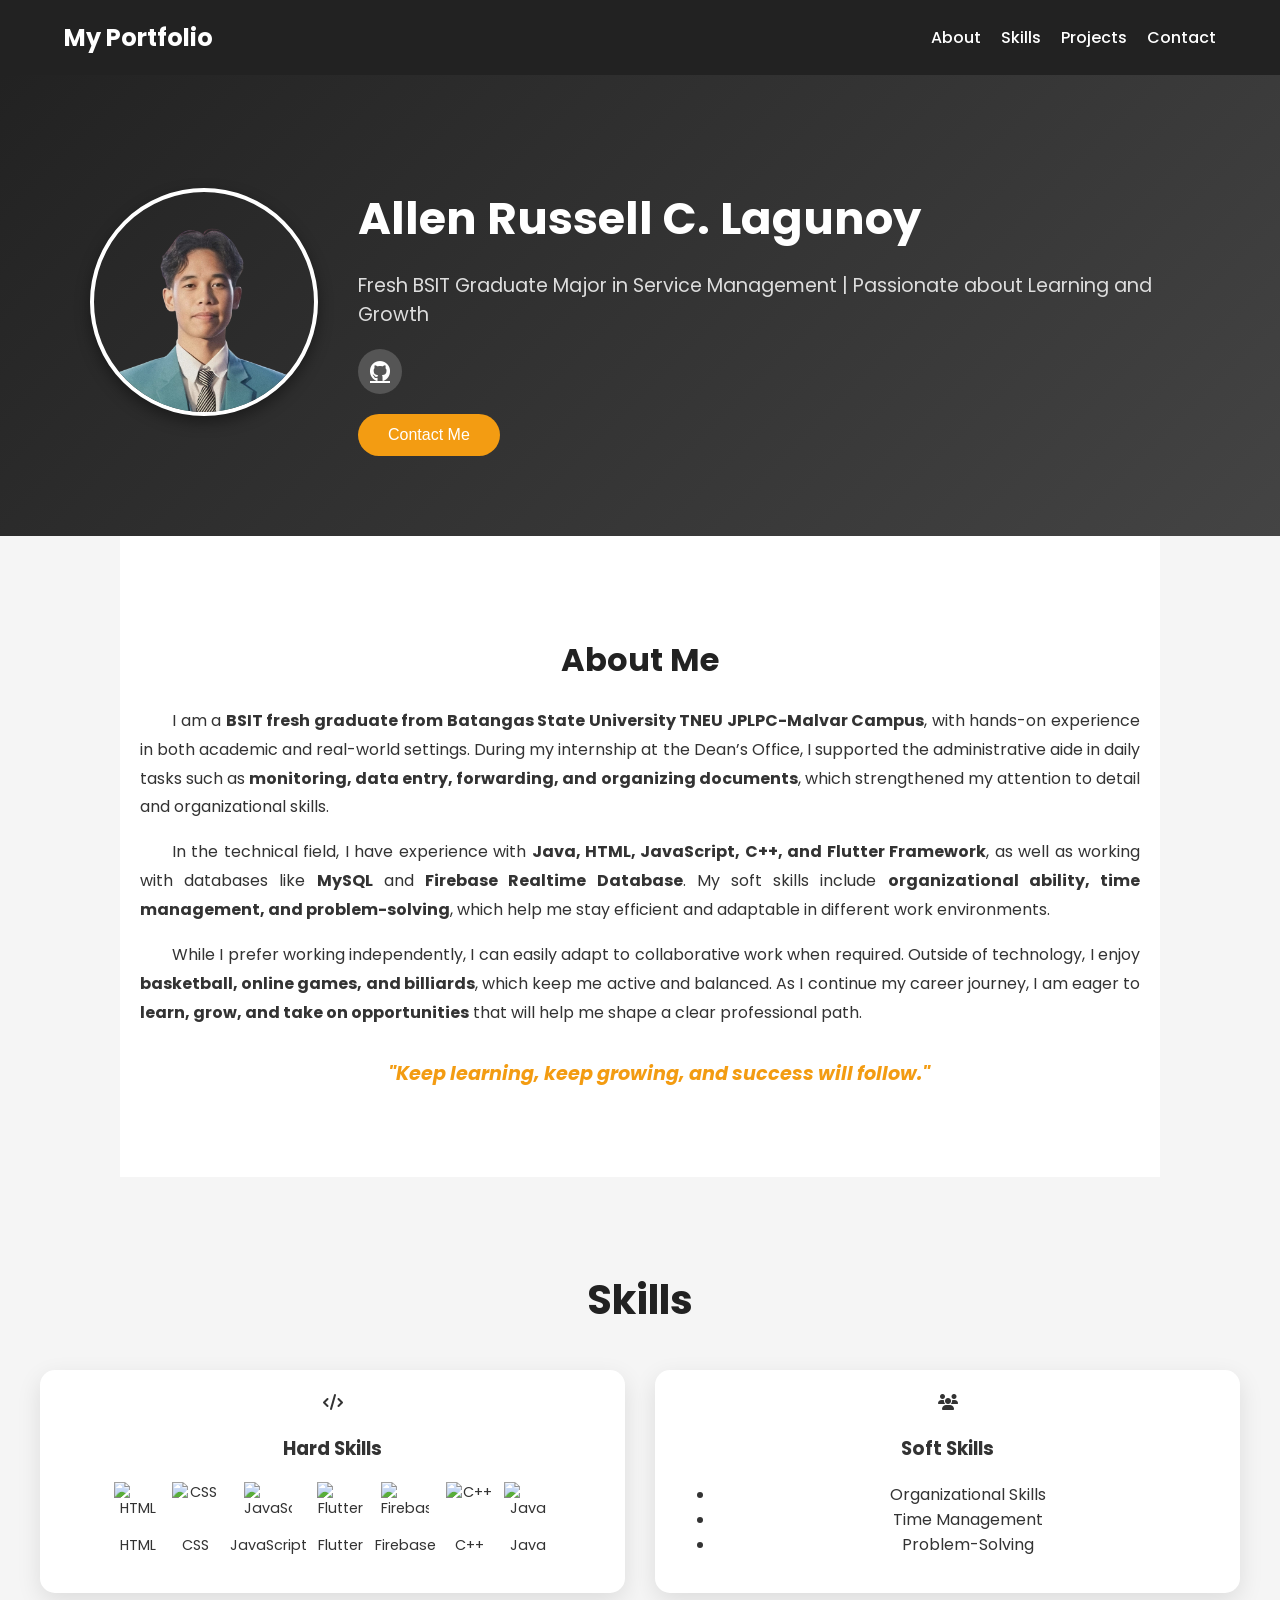
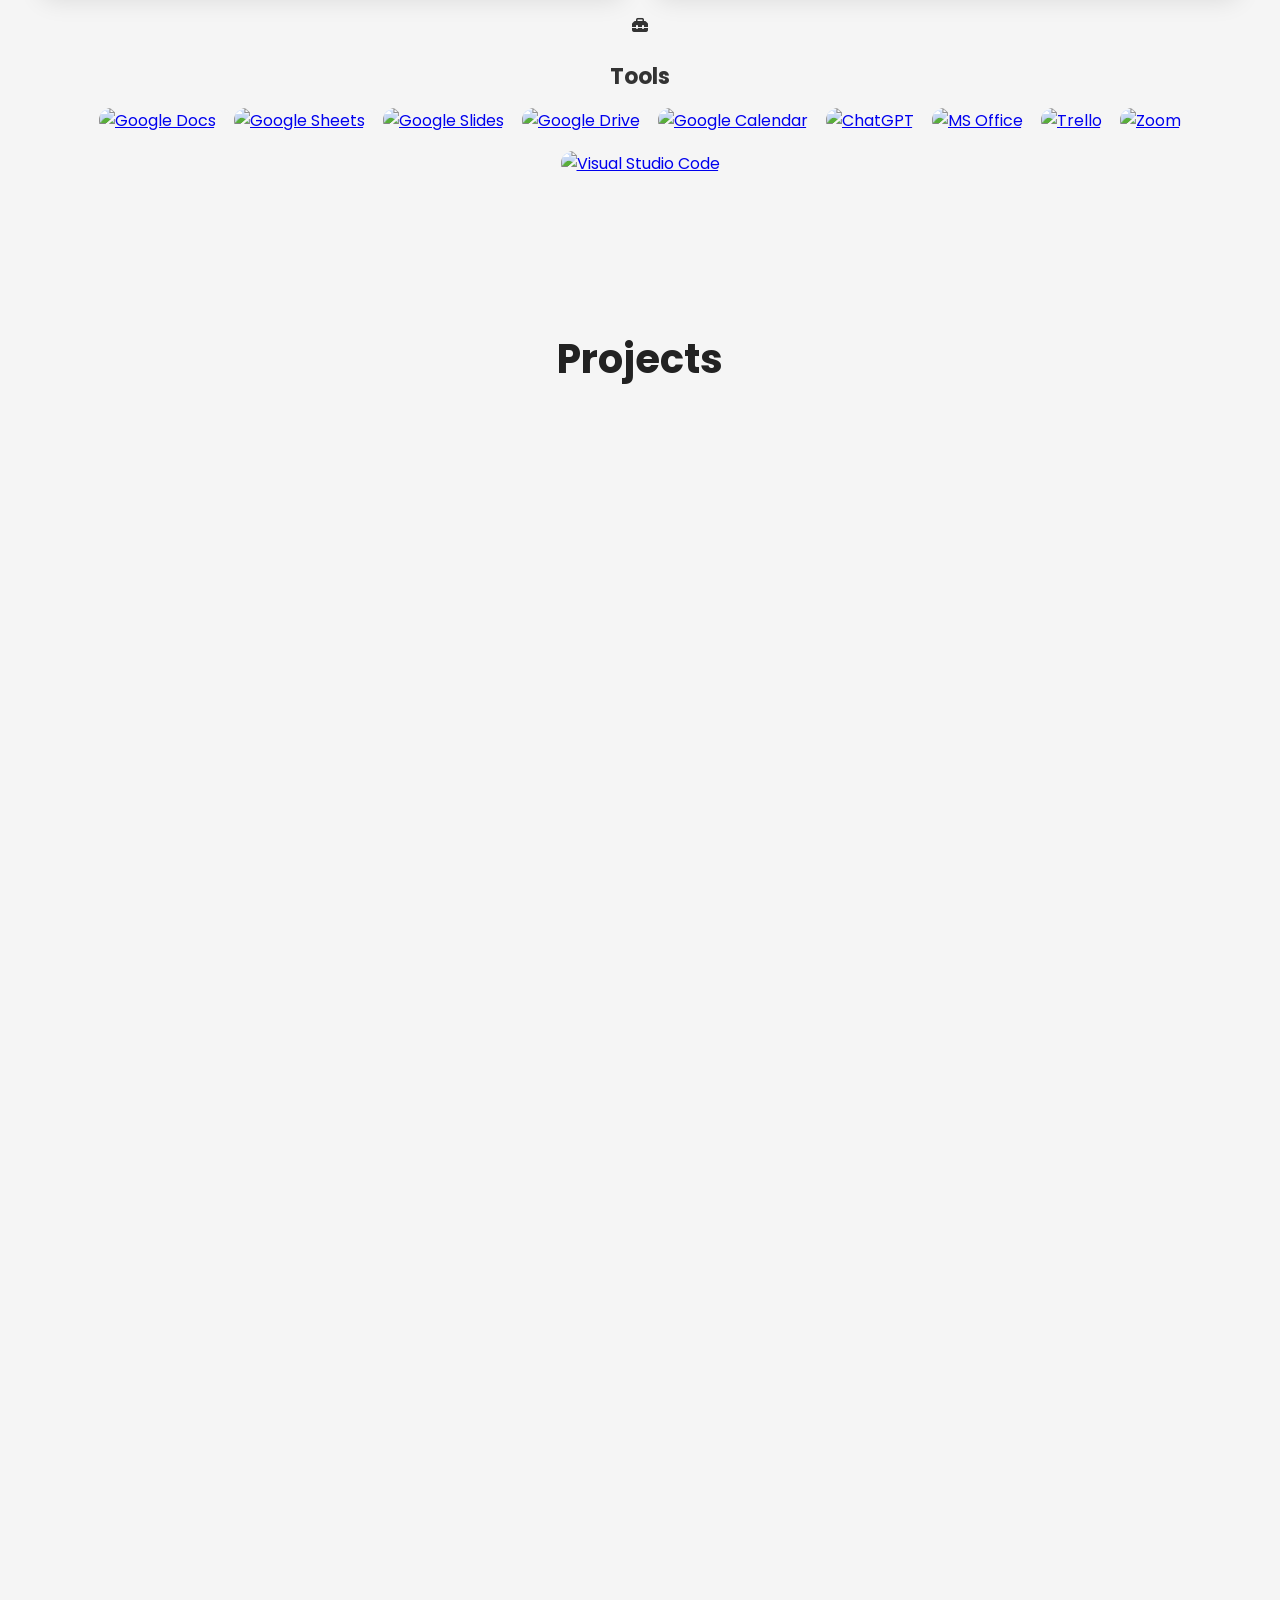
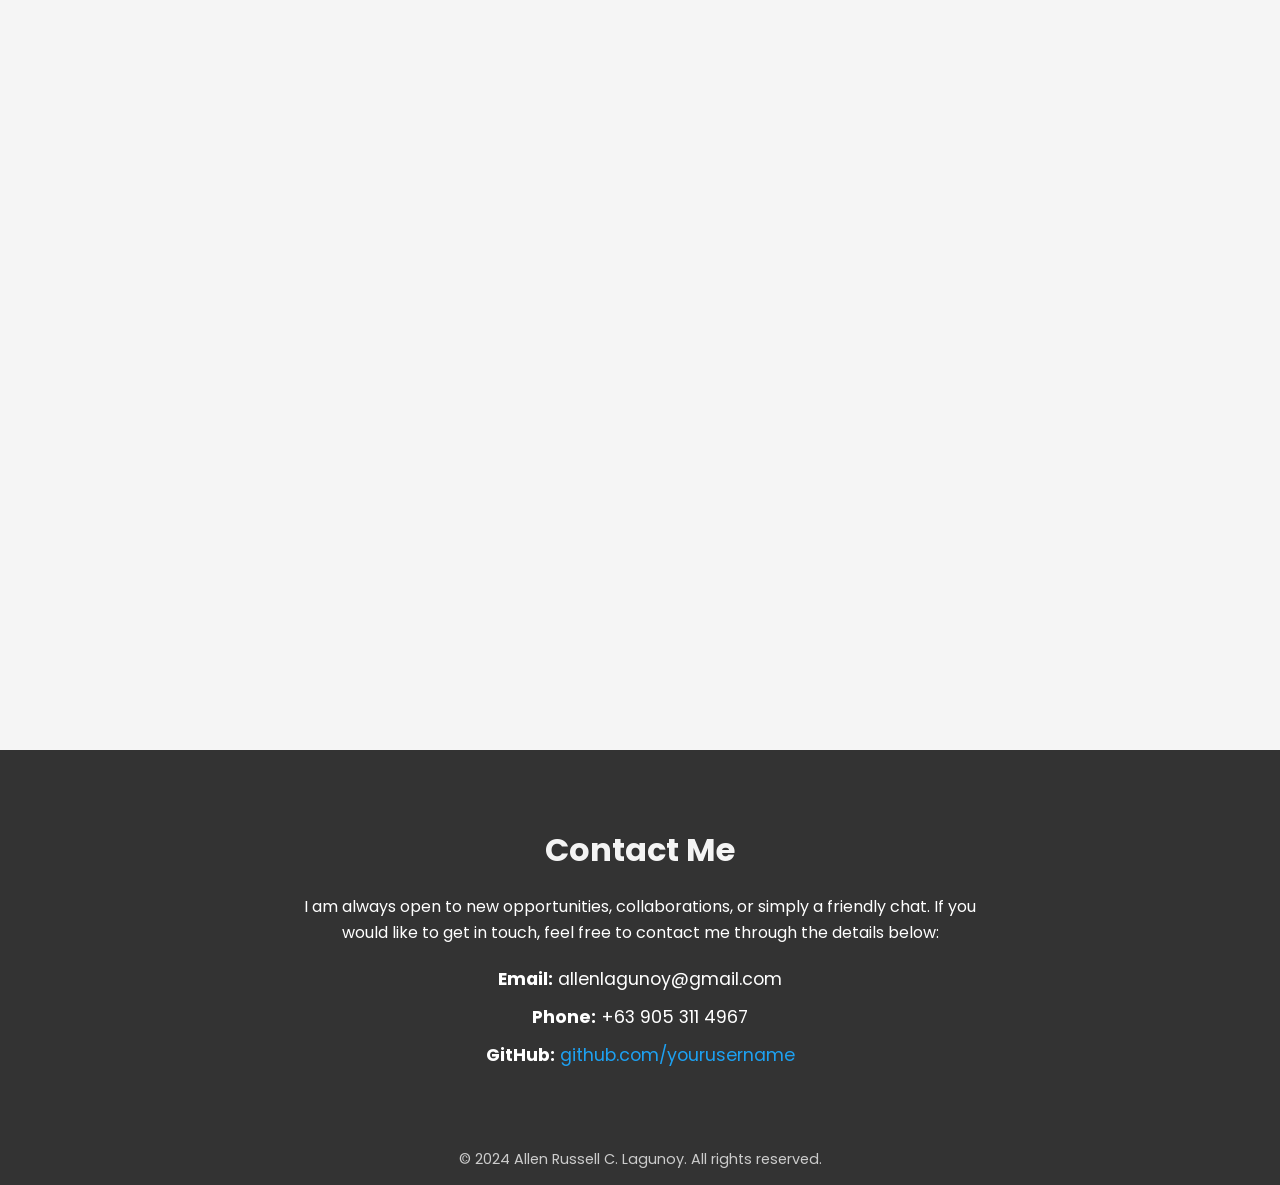
==== commit 7b844c54: "for deploy na" ====
--- a/public/index.html
+++ b/public/index.html
@@ -16,15 +16,23 @@
 <body>
 
   <!-- Navbar -->
-  <nav>
+<nav>
+  <div class="logo">
     <h1>My Portfolio</h1>
-    <ul>
-      <li><a href="#about">About</a></li>
-      <li><a href="#skills">Skills</a></li>
-      <li><a href="#projects">Projects</a></li>
-      <li><a href="#contact">Contact</a></li>
-    </ul>
-  </nav>
+  </div>
+  <div class="hamburger" id="hamburger">
+    <span></span>
+    <span></span>
+    <span></span>
+  </div>
+  <ul class="nav-links" id="nav-links">
+    <li><a href="#about">About</a></li>
+    <li><a href="#skills">Skills</a></li>
+    <li><a href="#projects">Projects</a></li>
+    <li><a href="#contact">Contact</a></li>
+  </ul>
+</nav>
+
 
 <!-- Hero Section -->
 <div class="hero">
@@ -207,8 +215,8 @@
       <a href="assets/BSU-Merch/Main.png" class="glightbox" data-gallery="batstateu">
         <img src="assets/BSU-Merch/Main.png" alt="BatStateU Merch 1">
       </a>
-      <a href="assets/BSU-Merch/login.png" class="glightbox" data-gallery="batstateu">
-        <img src="assets/BSU-Merch/login.png" alt="BatStateU Merch 2">
+      <a href="assets/BSU-Merch/Login.png" class="glightbox" data-gallery="batstateu">
+        <img src="assets/BSU-Merch/Login.png" alt="BatStateU Merch 2">
       </a>
       <a href="assets/BSU-Merch/Register.png" class="glightbox" data-gallery="batstateu">
         <img src="assets/BSU-Merch/Register.png" alt="BatStateU Merch 3">
@@ -386,8 +394,6 @@
   </div>
 
 </section>
-
-
 
 
 
@@ -499,6 +505,14 @@
 }
 
 </script>
+<script>
+const hamburger = document.getElementById('hamburger');
+const navLinks = document.getElementById('nav-links');
+
+hamburger.addEventListener('click', () => {
+  navLinks.classList.toggle('active');
+});
+</script>
 
 
 
--- a/public/style.css
+++ b/public/style.css
@@ -6,8 +6,8 @@
       color: #333;
     }
 
-    /* Navbar */
-    nav {
+    /* Basic nav styling */
+nav {
       display: flex;
       justify-content: space-between;
       align-items: center;
@@ -23,22 +23,60 @@
       font-size: 1.5rem;
     }
 
-    nav ul {
-      list-style: none;
-      display: flex;
-      gap: 1.5rem;
-    }
-
-    nav ul li a {
-      color: #fff;
-      text-decoration: none;
-      font-weight: 500;
-      transition: color 0.3s;
-    }
-
-    nav ul li a:hover {
-      color: #ff9800;
-    }
+nav .nav-links {
+  list-style: none;
+  display: flex;
+  gap: 20px;
+}
+
+nav .nav-links li a {
+  text-decoration: none;
+  color: #fff;
+  font-weight: 500;
+}
+
+/* Hamburger styling */
+.hamburger {
+  display: none;
+  flex-direction: column;
+  cursor: pointer;
+  gap: 5px;
+}
+
+.hamburger span {
+  width: 25px;
+  height: 3px;
+  background-color: #fff;
+  border-radius: 2px;
+}
+
+/* Responsive */
+@media screen and (max-width: 768px) {
+  nav .nav-links {
+    position: absolute;
+    top: 60px;
+    right: 0;
+    height: calc(100vh - 70px);
+    width: 200px;
+    background-color: #222;
+    flex-direction: column;
+    align-items: center;
+    justify-content: flex-start;
+    transform: translateX(100%);
+    transition: transform 0.3s ease-in;
+    padding-top: 20px;
+    box-shadow: -2px 0 5px rgba(0,0,0,0.1);
+  }
+
+  nav .nav-links.active {
+    transform: translateX(0);
+  }
+
+  .hamburger {
+    display: flex;
+  }
+}
+
 
       /* Animations */
     @keyframes fadeZoom {
@@ -388,10 +426,6 @@
 }
 
 
-.project-card.reverse {
-  flex-direction: row-reverse;
-}
-
 .project-card {
   display: flex;
   flex-wrap: wrap;
@@ -436,13 +470,21 @@
 }
 
 .project-gallery img {
+  aspect-ratio: 1 / 1; /* makes images square and responsive */
   width: 100%;
-  height: 150px;
   object-fit: cover;
   border-radius: 10px;
   cursor: pointer;
   transition: transform 0.3s;
 }
+
+@media screen and (max-width: 600px) {
+  .project-gallery {
+    gap: 5px; /* smaller gap for mobile */
+  }
+}
+
+
 .project-gallery img:hover {
   transform: scale(1.05);
   box-shadow: 0px 4px 15px rgba(0,0,0,0.2);
@@ -459,7 +501,7 @@
   font-weight: bold;
   border-radius: 10px;
   cursor: pointer;
-  height: 150px;
+  /* height: 150px; */
 }
 
 .more-images {
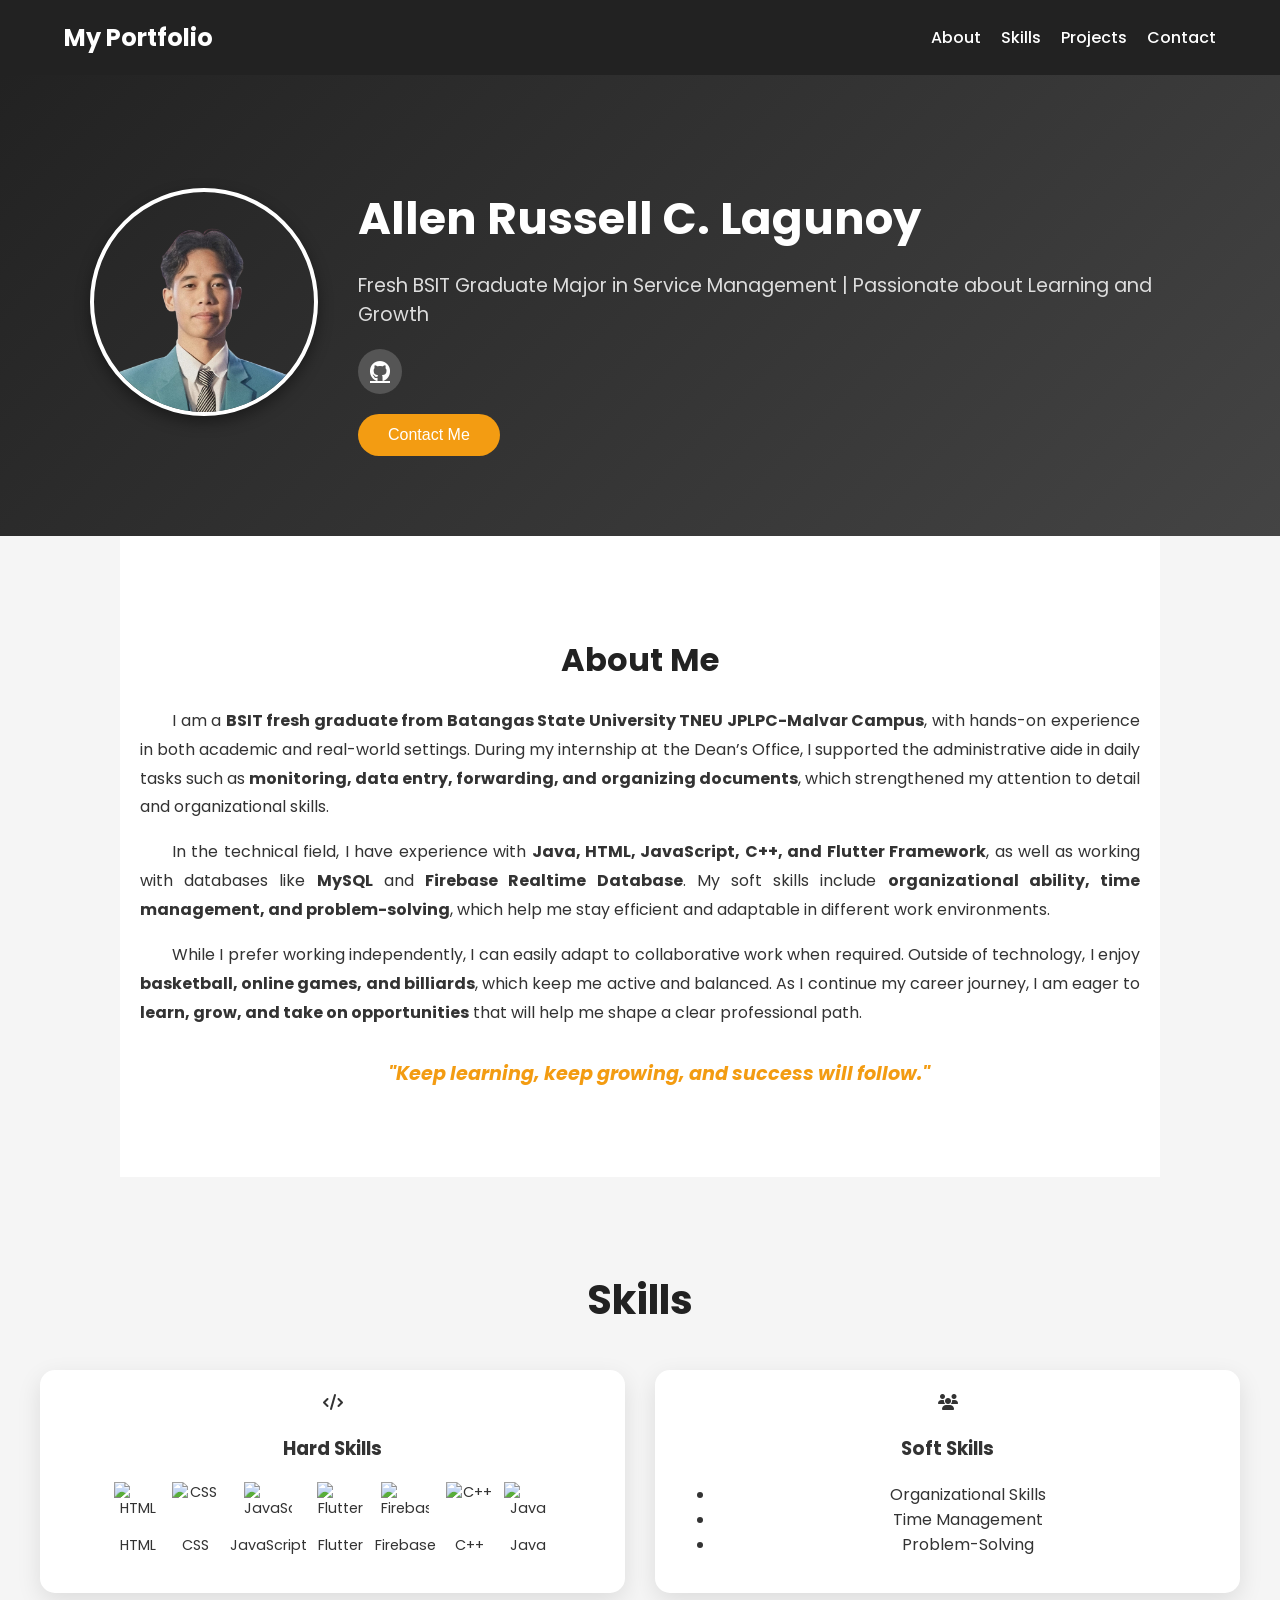
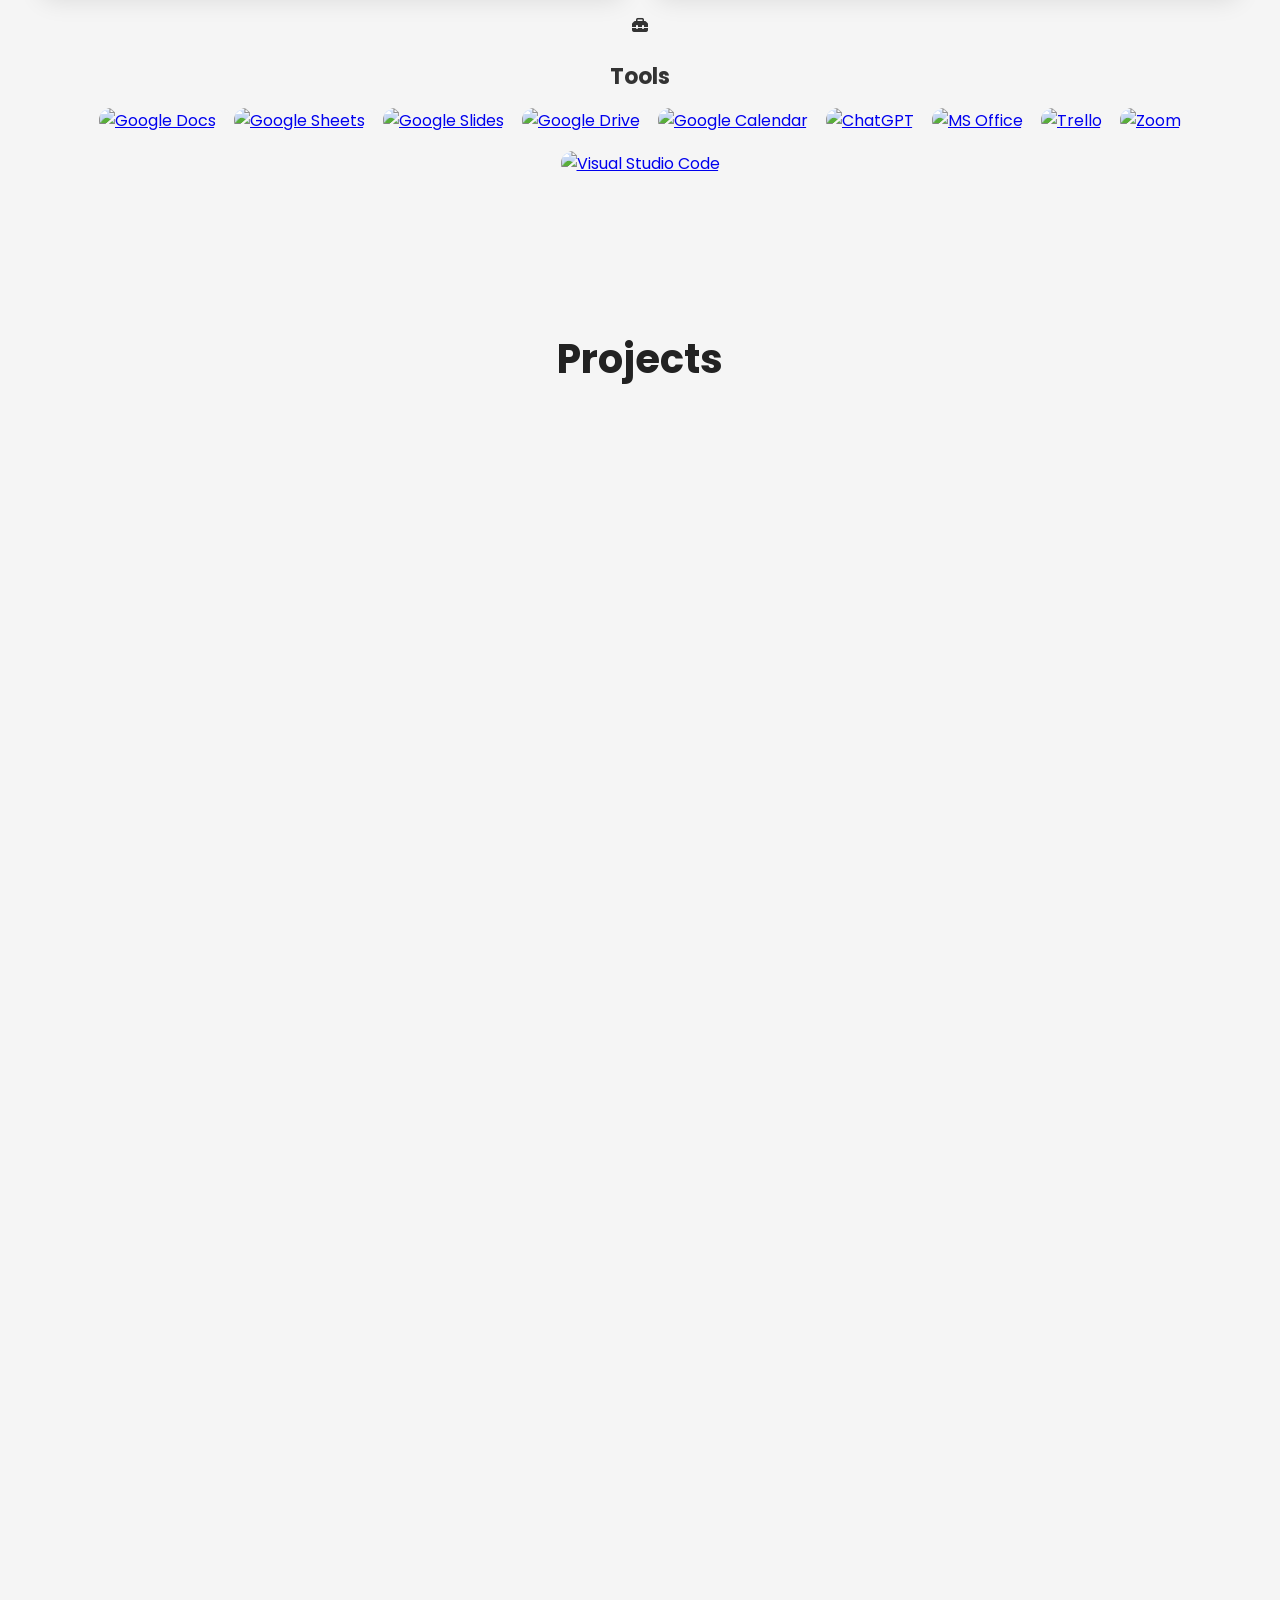
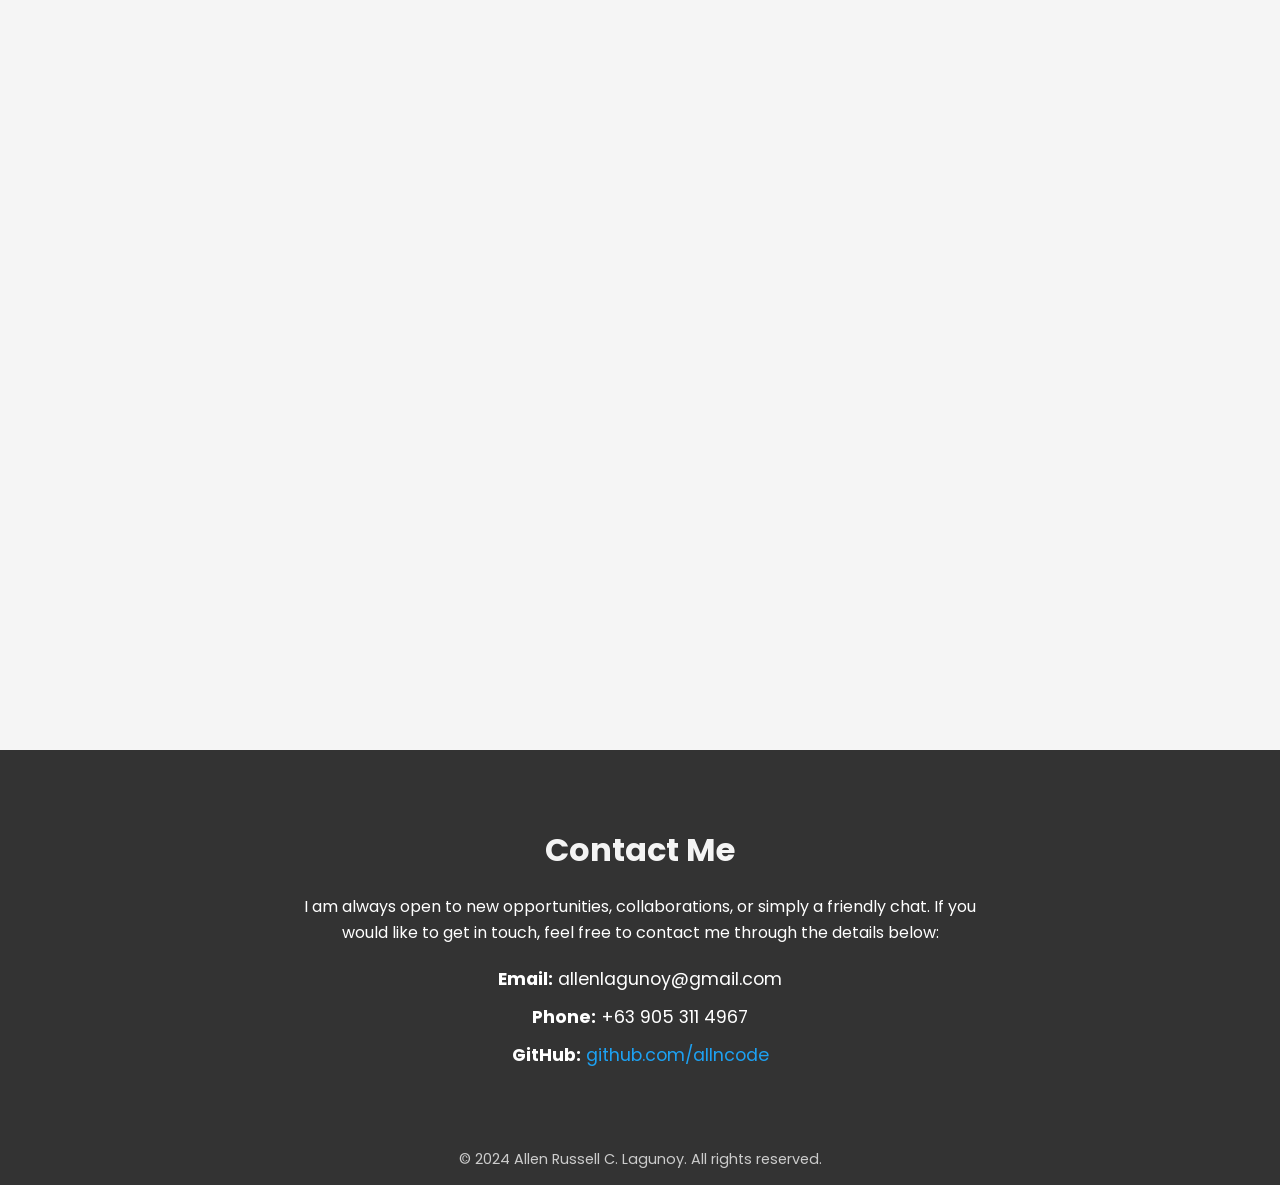
==== commit 782a05d6: "updated github link" ====
--- a/public/index.html
+++ b/public/index.html
@@ -427,7 +427,7 @@
       <li><b>Email:</b> allenlagunoy@gmail.com</li>
       <li><b>Phone:</b> +63 905 311 4967</li>
       <!-- <li><b>LinkedIn:</b> <a href="https://linkedin.com/in/yourprofile" target="_blank">linkedin.com/in/yourprofile</a></li> -->
-      <li><b>GitHub:</b> <a href="https://github.com/allncode" target="_blank">github.com/yourusername</a></li>
+      <li><b>GitHub:</b> <a href="https://github.com/allncode" target="_blank">github.com/allncode</a></li>
     </ul>
   </div>
 </section>
